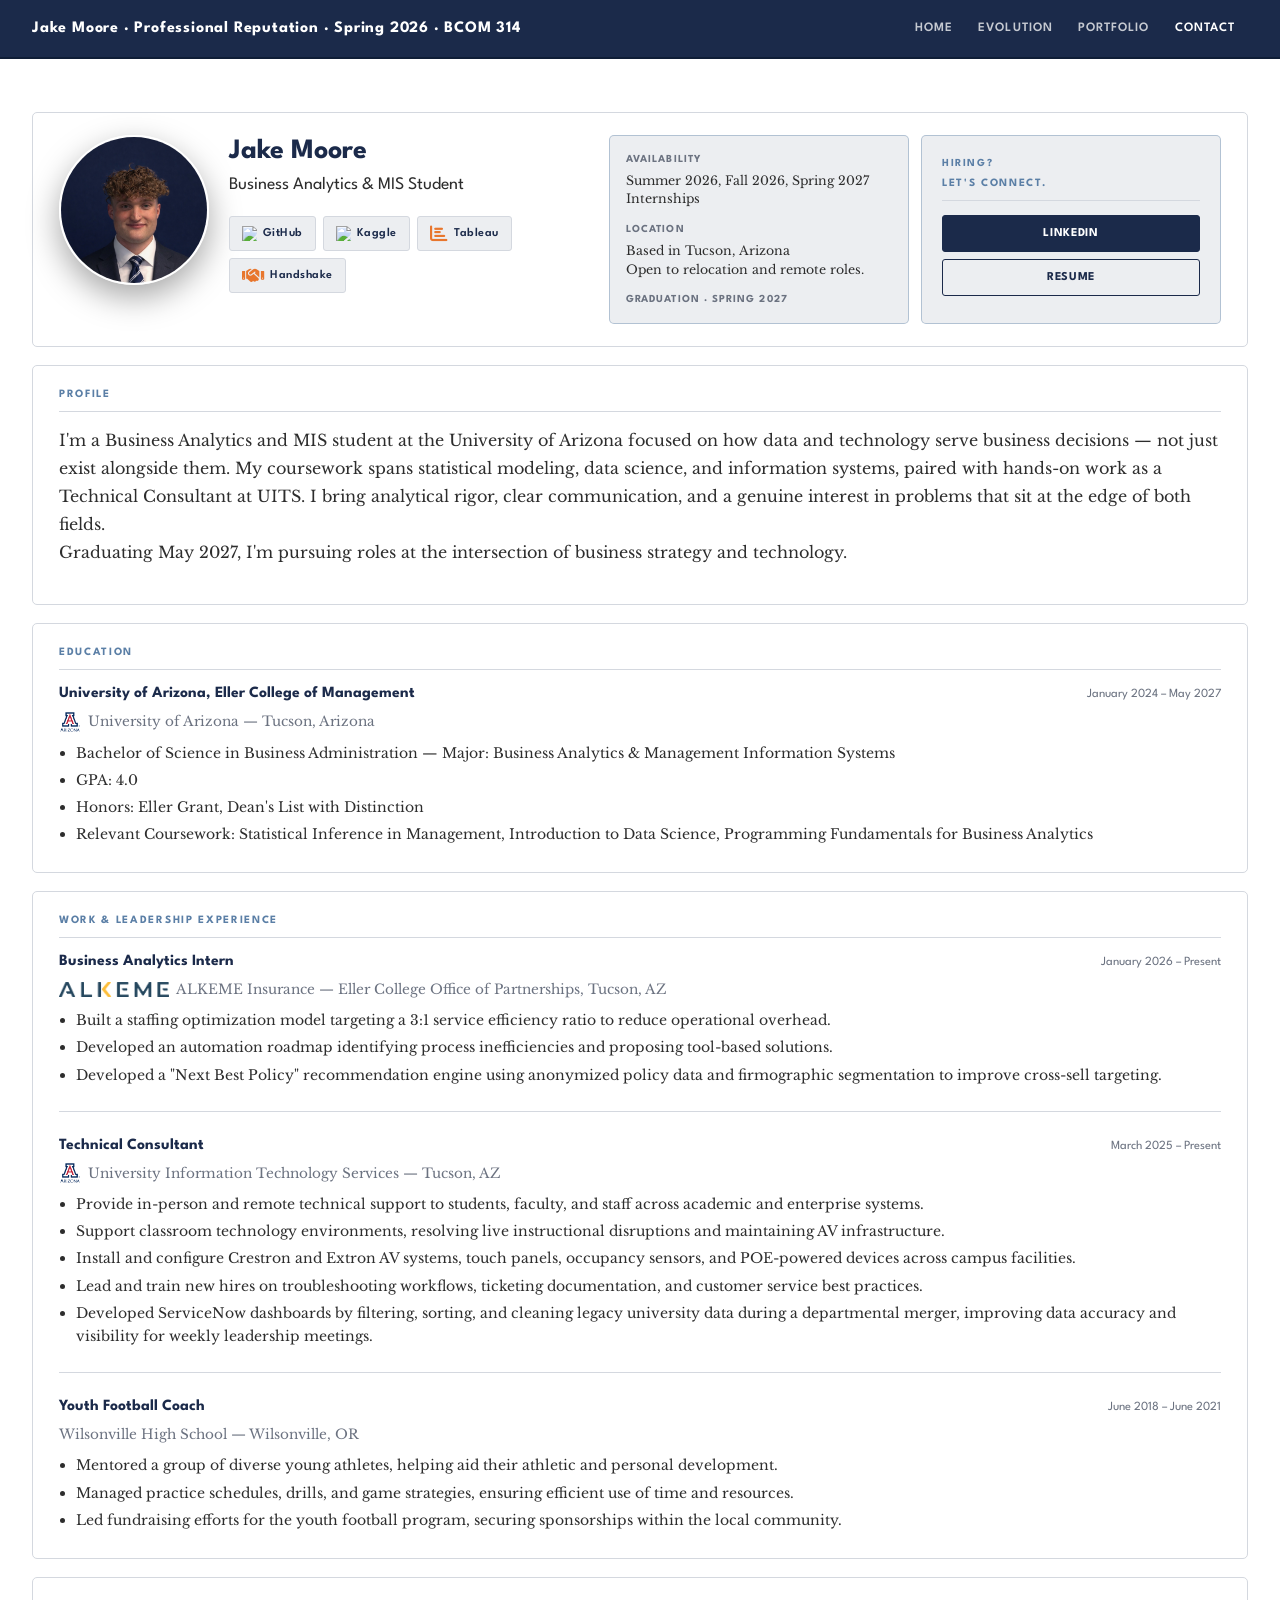
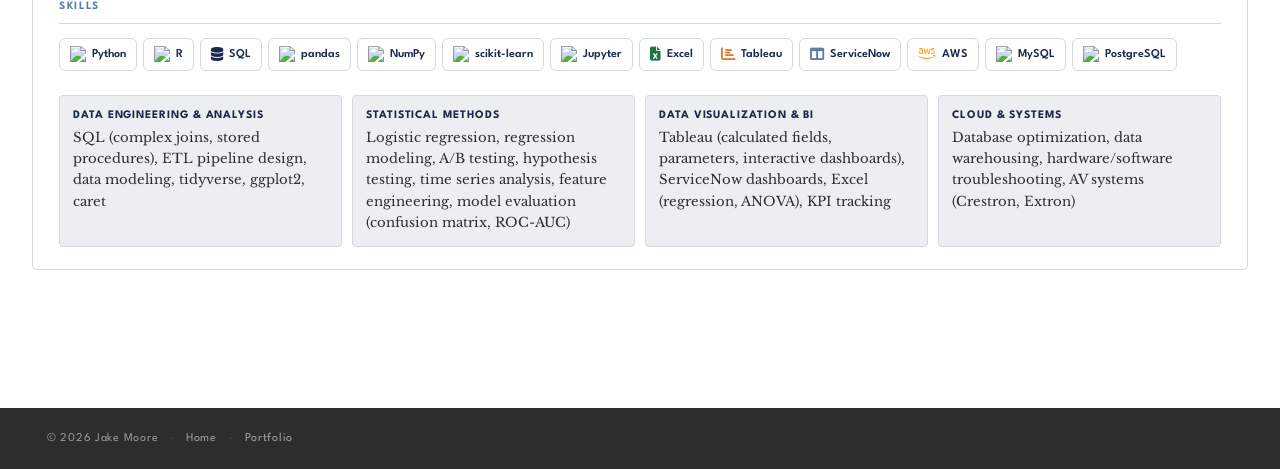
==== contact.html @ 1558812f "Add initial portfolio website files First version of my BCOM314 portfolio website." ====
<!DOCTYPE html>
<html lang="en">
<head>
  <meta charset="UTF-8" />
  <meta name="viewport" content="width=device-width, initial-scale=1.0" />
  <title>Jake Moore | Contact</title>
  <link rel="stylesheet" href="https://cdn.jsdelivr.net/npm/bootstrap@5.3.3/dist/css/bootstrap.min.css">
  <link rel="preconnect" href="https://fonts.googleapis.com">
  <link rel="preconnect" href="https://fonts.gstatic.com" crossorigin>
  <link href="https://fonts.googleapis.com/css2?family=League+Spartan:wght@400;600;700&family=Libre+Baskerville:ital,wght@0,400;0,700;1,400&display=swap" rel="stylesheet">
  <link rel="stylesheet" href="https://cdnjs.cloudflare.com/ajax/libs/font-awesome/6.5.2/css/all.min.css" integrity="sha512-SnH5WK+bZxgPHs44uWIX+LLJAJ9/2PkPKZ5QiAj6Ta86w+fsb2TkcmfRyVX3pBnMFcV7oQPJkl9QevSCWr3W6A==" crossorigin="anonymous" referrerpolicy="no-referrer" />
  <link rel="stylesheet" href="styles.css">
</head>
<body class="contact-page">
  <nav class="navbar navbar-expand-lg navbar-dark fixed-top">
    <div class="container">
      <a class="navbar-brand" href="index.html">Jake Moore &middot; Professional Reputation &middot; Spring 2026 &middot; BCOM 314</a>
      <button class="navbar-toggler" type="button" data-bs-toggle="collapse" data-bs-target="#navbarNav">
        <span class="navbar-toggler-icon"></span>
      </button>
      <div class="collapse navbar-collapse" id="navbarNav">
        <ul class="navbar-nav ms-auto">
          <li class="nav-item"><a class="nav-link" href="index.html">Home</a></li>
          <li class="nav-item"><a class="nav-link" href="index.html#evolution">Evolution</a></li>
          <li class="nav-item"><a class="nav-link" href="portfolio.html">Portfolio</a></li>
          <li class="nav-item"><a class="nav-link active" aria-current="page" href="contact.html">Contact</a></li>
        </ul>
      </div>
    </div>
  </nav>

  <!-- ── 6. CONTACT ── -->
  <main class="contact-wrapper">
    <header class="contact-header section-card">
      <div class="contact-header-inner">

        <!-- Left: photo + bio + download -->
        <div class="contact-header-left">
          <div class="contact-header-top">
            <div class="contact-headshot-wrap">
              <img src="headshot.png" alt="Portrait of Jake Moore" class="contact-headshot">
            </div>
            <div class="contact-heading">
              <h1>Jake Moore</h1>
              <p class="contact-title">Business Analytics &amp; MIS Student</p>
              <div class="contact-social-links">
<a class="social-link" href="https://github.com/Jahe-moore" target="_blank" rel="noopener">
                  <img src="https://cdn.jsdelivr.net/gh/devicons/devicon/icons/github/github-original.svg" alt="GitHub logo">
                  <span>GitHub</span>
                </a>
                <a class="social-link" href="https://www.kaggle.com/jahe57" target="_blank" rel="noopener">
                  <img src="https://cdn.jsdelivr.net/gh/devicons/devicon/icons/kaggle/kaggle-original.svg" alt="Kaggle logo">
                  <span>Kaggle</span>
                </a>
                <a class="social-link" href="https://public.tableau.com/app/profile/jake.moore8327/vizzes" target="_blank" rel="noopener">
                  <i class="fa-solid fa-chart-bar" style="font-size:1.1rem; color:#E8762D;"></i>
                  <span>Tableau</span>
                </a>
                <a class="social-link" href="https://arizona.joinhandshake.com/profiles/jakemoore" target="_blank" rel="noopener">
                  <i class="fa-solid fa-handshake" style="font-size:1.1rem; color:#E8762D;"></i>
                  <span>Handshake</span>
                </a>
              </div>
            </div>
          </div>
        </div>

        <!-- Right: side-by-side card pair [ Availability | Hiring ] -->
        <div class="contact-side-stack">

          <!-- Left card: info -->
          <aside class="contact-panel contact-panel--info">
            <div class="side-panel-detail">
              <span class="side-panel-detail-label">Availability</span>
              <span class="side-panel-detail-value">Summer 2026, Fall 2026, Spring 2027<br>Internships</span>
            </div>
            <div class="side-panel-detail">
              <span class="side-panel-detail-label">Location</span>
              <span class="side-panel-detail-value">Based in Tucson, Arizona<br>Open to relocation and remote roles.</span>
            </div>
            <div class="side-panel-detail" style="margin-top: 6px;">
              <span class="side-panel-detail-label">Graduation · Spring 2027</span>
            </div>
          </aside>

          <!-- Right card: action -->
          <aside class="contact-panel contact-panel--action">
            <p class="side-panel-label">Hiring?</p>
            <h2 class="side-panel-heading">Let's connect.</h2>
            <div class="side-panel-cta">
              <a class="side-panel-btn" href="https://www.linkedin.com/in/jake-moore74/" target="_blank" rel="noopener">LinkedIn</a>
              <a class="side-panel-btn side-panel-btn--outline" href="JakeMoore_Resume2026.pdf" target="_blank" rel="noopener">Resume</a>
            </div>
          </aside>

        </div>

      </div>
    </header>

    <section class="section-card">
      <h2>Profile</h2>
      <p>
        I'm a Business Analytics and MIS student at the University of Arizona focused on how data and technology serve business decisions — not just exist alongside them. My coursework spans statistical modeling, data science, and information systems, paired with hands-on work as a Technical Consultant at UITS. I bring analytical rigor, clear communication, and a genuine interest in problems that sit at the edge of both fields.<br>Graduating May 2027, I'm pursuing roles at the intersection of business strategy and technology.
      </p>
    </section>

    <section class="section-card">
      <h2>Education</h2>
      <div class="resume-entry">
        <div class="resume-entry-header">
          <h3>University of Arizona, Eller College of Management</h3>
          <span class="resume-entry-dates">January 2024 – May 2027</span>
        </div>
        <p class="resume-entry-location"><img src="UA_Logo.png" alt="University of Arizona" class="company-logo" onerror="this.style.display='none'">University of Arizona — Tucson, Arizona</p>
        <ul>
          <li>Bachelor of Science in Business Administration — Major: Business Analytics &amp; Management Information Systems</li>
          <li>GPA: 4.0</li>
          <li>Honors: Eller Grant, Dean's List with Distinction</li>
          <li>Relevant Coursework: Statistical Inference in Management, Introduction to Data Science, Programming Fundamentals for Business Analytics</li>
        </ul>
      </div>
    </section>

    <section class="section-card">
      <h2>Work &amp; Leadership Experience</h2>

      <div class="resume-entry">
        <div class="resume-entry-header">
          <h3>Business Analytics Intern</h3>
          <span class="resume-entry-dates">January 2026 – Present</span>
        </div>
        <p class="resume-entry-location"><img src="ALKEME_Logo.png" alt="ALKEME" class="company-logo" onerror="this.style.display='none'">ALKEME Insurance — Eller College Office of Partnerships, Tucson, AZ</p>
        <ul>
          <li>Built a staffing optimization model targeting a 3:1 service efficiency ratio to reduce operational overhead.</li>
          <li>Developed an automation roadmap identifying process inefficiencies and proposing tool-based solutions.</li>
          <li>Developed a "Next Best Policy" recommendation engine using anonymized policy data and firmographic segmentation to improve cross-sell targeting.</li>
        </ul>
      </div>

      <div class="resume-entry">
        <div class="resume-entry-header">
          <h3>Technical Consultant</h3>
          <span class="resume-entry-dates">March 2025 – Present</span>
        </div>
        <p class="resume-entry-location"><img src="UA_Logo.png" alt="University of Arizona" class="company-logo" onerror="this.style.display='none'">University Information Technology Services — Tucson, AZ</p>
        <ul>
          <li>Provide in-person and remote technical support to students, faculty, and staff across academic and enterprise systems.</li>
          <li>Support classroom technology environments, resolving live instructional disruptions and maintaining AV infrastructure.</li>
          <li>Install and configure Crestron and Extron AV systems, touch panels, occupancy sensors, and POE-powered devices across campus facilities.</li>
          <li>Lead and train new hires on troubleshooting workflows, ticketing documentation, and customer service best practices.</li>
          <li>Developed ServiceNow dashboards by filtering, sorting, and cleaning legacy university data during a departmental merger, improving data accuracy and visibility for weekly leadership meetings.</li>
        </ul>
      </div>

      <div class="resume-entry">
        <div class="resume-entry-header">
          <h3>Youth Football Coach</h3>
          <span class="resume-entry-dates">June 2018 – June 2021</span>
        </div>
        <p class="resume-entry-location"><img src="wilsonville-logo.png" alt="Wilsonville" class="company-logo" onerror="this.style.display='none'">Wilsonville High School — Wilsonville, OR</p>
        <ul>
          <li>Mentored a group of diverse young athletes, helping aid their athletic and personal development.</li>
          <li>Managed practice schedules, drills, and game strategies, ensuring efficient use of time and resources.</li>
          <li>Led fundraising efforts for the youth football program, securing sponsorships within the local community.</li>
        </ul>
      </div>
    </section>

    <section class="section-card">
      <h2>Skills</h2>

      <!-- All tools — one combined row, no repeats -->
      <div class="skill-icons-row" style="margin-bottom: 1.5rem;">
        <span class="skill-badge"><img src="https://cdn.jsdelivr.net/gh/devicons/devicon/icons/python/python-original.svg" alt="Python">Python</span>
        <span class="skill-badge"><img src="https://cdn.jsdelivr.net/gh/devicons/devicon/icons/r/r-original.svg" alt="R">R</span>
        <span class="skill-badge"><i class="fa-solid fa-database" style="color:#1B2A4A;"></i>SQL</span>
        <span class="skill-badge"><img src="https://cdn.jsdelivr.net/gh/devicons/devicon/icons/pandas/pandas-original.svg" alt="pandas">pandas</span>
        <span class="skill-badge"><img src="https://cdn.jsdelivr.net/gh/devicons/devicon/icons/numpy/numpy-original.svg" alt="NumPy">NumPy</span>
        <span class="skill-badge"><img src="https://cdn.jsdelivr.net/gh/devicons/devicon/icons/scikitlearn/scikitlearn-original.svg" alt="scikit-learn">scikit-learn</span>
        <span class="skill-badge"><img src="https://cdn.jsdelivr.net/gh/devicons/devicon/icons/jupyter/jupyter-original.svg" alt="Jupyter">Jupyter</span>
        <span class="skill-badge"><i class="fa-solid fa-file-excel" style="color:#217346;"></i>Excel</span>
        <span class="skill-badge"><i class="fa-solid fa-chart-bar" style="color:#E8762D;"></i>Tableau</span>
        <span class="skill-badge"><i class="fa-solid fa-table-columns" style="color:#5B7FA6;"></i>ServiceNow</span>
        <span class="skill-badge"><i class="fa-brands fa-aws" style="color:#FF9900;"></i>AWS</span>
        <span class="skill-badge"><img src="https://cdn.jsdelivr.net/gh/devicons/devicon/icons/mysql/mysql-original.svg" alt="MySQL">MySQL</span>
        <span class="skill-badge"><img src="https://cdn.jsdelivr.net/gh/devicons/devicon/icons/postgresql/postgresql-original.svg" alt="PostgreSQL">PostgreSQL</span>
      </div>

      <div class="skills-grid contact-skills">

        <div class="skill-block">
          <h3>Data Engineering &amp; Analysis</h3>
          <p>SQL (complex joins, stored procedures), ETL pipeline design, data modeling, tidyverse, ggplot2, caret</p>
        </div>

        <div class="skill-block">
          <h3>Statistical Methods</h3>
          <p>Logistic regression, regression modeling, A/B testing, hypothesis testing, time series analysis, feature engineering, model evaluation (confusion matrix, ROC-AUC)</p>
        </div>

        <div class="skill-block">
          <h3>Data Visualization &amp; BI</h3>
          <p>Tableau (calculated fields, parameters, interactive dashboards), ServiceNow dashboards, Excel (regression, ANOVA), KPI tracking</p>
        </div>

        <div class="skill-block">
          <h3>Cloud &amp; Systems</h3>
          <p>Database optimization, data warehousing, hardware/software troubleshooting, AV systems (Crestron, Extron)</p>
        </div>

      </div>
    </section>
  </main>

  <footer>
    <div class="container">
      <span>© 2026 Jake Moore</span>
      <span class="footer-sep">·</span>
      <a href="index.html">Home</a>
      <span class="footer-sep">·</span>
      <a href="portfolio.html">Portfolio</a>
    </div>
  </footer>

  <script src="https://cdn.jsdelivr.net/npm/bootstrap@5.3.3/dist/js/bootstrap.bundle.min.js"></script>
</body>
</html>
---- styles.css ----
/* ═══════════════════════════════════════════════
   BCOM 314 — Professional Persona
   Palette  : navy / charcoal / white / light gray / steel blue
   Fonts    : League Spartan (headings) · Libre Baskerville (body)
   Design   : flat, clean, left-aligned — no dynamic effects
   ═══════════════════════════════════════════════ */

:root {
  --navy:        #1B2A4A;   /* primary dark — nav, hero, footer    */
  --navy-dark:   #0F1D36;   /* deeper navy for hover states         */
  --charcoal:    #2D2D2D;   /* section background — evolution       */
  --charcoal-mid:#3D3D3D;   /* slightly lighter for card surfaces   */
  --steel:       #5B7FA6;   /* accent — links, labels, borders      */
  --steel-light: #DDE8F2;   /* tinted bg for tags, hover fills      */
  --white:       #FFFFFF;
  --light-gray:  #ECEEF1;   /* visible alternating section bg       */
  --border:      #D4D8DF;
  --text:        #2D2D2D;   /* charcoal for all body text           */
  --text-muted:  #6B7280;
}

/* ── Reset & Base ── */
*, *::before, *::after { box-sizing: border-box; }

body {
  background: var(--white);
  color: var(--text);
  font-family: 'Libre Baskerville', Georgia, serif;
  font-size: 1rem;
  line-height: 1.75;
  margin: 0;
}

h1, h2, h3, h4, h5, h6 {
  font-family: 'League Spartan', sans-serif;
  color: var(--navy);
  font-weight: 700;
  line-height: 1.15;
  margin-top: 0;
}

a { color: var(--steel); text-decoration: none; }
a:hover { color: var(--navy); text-decoration: underline; }

img { display: block; max-width: 100%; }

.container { max-width: 1400px; padding-inline: clamp(1rem, 2.5vw, 2rem); }

/* ═══════════════════════════════════════════════
   NAVBAR
   ═══════════════════════════════════════════════ */
.navbar {
  background: var(--navy) !important;
  border-bottom: 2px solid var(--navy-dark);
  padding-block: 0.6rem;
}

.navbar-brand {
  font-family: 'League Spartan', sans-serif;
  font-weight: 700;
  font-size: 1rem;
  letter-spacing: 0.05em;
  color: var(--white) !important;
  white-space: nowrap;
  overflow: hidden;
  text-overflow: ellipsis;
}

.nav-link {
  font-family: 'League Spartan', sans-serif;
  font-size: 0.8rem;
  font-weight: 600;
  letter-spacing: 0.08em;
  text-transform: uppercase;
  color: rgba(255, 255, 255, 0.75) !important;
  padding: 0.45rem 0.8rem !important;
  transition: color 0.15s ease;
}

.nav-link:hover,
.nav-link.active {
  color: var(--white) !important;
  text-decoration: none;
}

/* ═══════════════════════════════════════════════
   HERO — left-aligned, compact, navy background
   ═══════════════════════════════════════════════ */
.hero-section {
  background: var(--navy);
  padding-top: clamp(5.5rem, 12vw, 7rem);   /* clears fixed navbar */
  padding-bottom: clamp(3rem, 7vw, 4.5rem);
  padding-inline: 15px;
}

.hero-eyebrow {
  font-family: 'League Spartan', sans-serif;
  font-size: 0.9rem;
  font-weight: 700;
  letter-spacing: 0.15em;
  text-transform: uppercase;
  color: var(--steel-light);
  margin-bottom: 0.6rem;
}

.hero-name {
  font-family: 'League Spartan', sans-serif;
  font-size: clamp(2.4rem, 5.5vw, 3.5rem);
  font-weight: 700;
  color: var(--white);
  margin-bottom: 0.75rem;
  letter-spacing: -0.01em;
}

.hero-tagline {
  font-family: 'Libre Baskerville', Georgia, serif;
  font-size: clamp(1.05rem, 2.2vw, 1.3rem);
  color: rgba(255, 255, 255, 0.9);
  margin-bottom: 1.25rem;
  max-width: 580px;
  line-height: 1.55;
}

.hero-body {
  font-family: 'Libre Baskerville', Georgia, serif;
  font-size: 0.95rem;
  color: rgba(255, 255, 255, 0.68);
  max-width: 540px;
  line-height: 1.75;
  margin-bottom: 0;
}

.hero-links {
  display: flex;
  flex-wrap: wrap;
  gap: 0.75rem;
  margin-top: 2rem;
}

.btn-hero-primary {
  font-family: 'League Spartan', sans-serif;
  font-size: 0.8rem;
  font-weight: 700;
  letter-spacing: 0.08em;
  text-transform: uppercase;
  background: var(--steel);
  color: var(--white);
  padding: 0.65rem 1.6rem;
  border-radius: 3px;
  text-decoration: none;
  transition: background 0.2s ease;
  display: inline-block;
}

.btn-hero-primary:hover {
  background: #4a6d92;
  color: var(--white);
  text-decoration: none;
}

.btn-hero-secondary {
  font-family: 'League Spartan', sans-serif;
  font-size: 0.8rem;
  font-weight: 700;
  letter-spacing: 0.08em;
  text-transform: uppercase;
  background: transparent;
  color: rgba(255, 255, 255, 0.8);
  padding: 0.65rem 1.6rem;
  border-radius: 3px;
  border: 1px solid rgba(255, 255, 255, 0.3);
  text-decoration: none;
  transition: border-color 0.2s ease, color 0.2s ease;
  display: inline-block;
}

.btn-hero-secondary:hover {
  border-color: rgba(255, 255, 255, 0.7);
  color: var(--white);
  text-decoration: none;
}

/* Headshot: portrait, integrated with text block */
.hero-headshot {
  width: 260px;
  max-width: 260px;
  height: 260px;
  object-fit: cover;
  object-position: center 30%;
  border-radius: 50%;
  border: 2px solid rgba(255, 255, 255, 0.75);
  box-shadow: 0 12px 32px rgba(0, 0, 0, 0.35);
  display: block;
}

/* Resume card — lives inside the navy hero section */
.hero-resume-card {
  background: rgba(255, 255, 255, 0.07);
  border: 1px solid rgba(255, 255, 255, 0.14);
  border-radius: 8px;
  padding: 1.75rem;
  height: 100%;
  display: flex;
  flex-direction: column;
  gap: 0.6rem;
}

.hero-resume-label {
  font-family: 'League Spartan', sans-serif;
  font-size: 0.7rem;
  font-weight: 700;
  letter-spacing: 0.2em;
  text-transform: uppercase;
  color: var(--steel-light);
  opacity: 0.75;
  margin: 0;
}

.hero-resume-heading {
  font-family: 'League Spartan', sans-serif;
  font-size: 1.25rem;
  color: var(--white);
  margin: 0;
}

.hero-resume-body {
  font-family: 'Libre Baskerville', Georgia, serif;
  font-size: 0.875rem;
  color: rgba(255, 255, 255, 0.62);
  line-height: 1.7;
  margin: 0;
  flex: 1;
}

/* Legacy .headshot class (contact page) */
.headshot {
  width: 130px;
  height: 130px;
  object-fit: cover;
  border-radius: 50%;
  border: 2px solid rgba(255, 255, 255, 0.35);
  margin-bottom: 1.5rem;
  display: block;
  margin-inline: auto;
}

/* ═══════════════════════════════════════════════
   SECTION FOUNDATIONS
   ═══════════════════════════════════════════════ */
.section {
  padding-block: clamp(2rem, 5vw, 3rem);
  padding-inline: 15px;
  background: var(--white);
}

/* Light gray — Resume, Portfolio library */
.section-light {
  background: var(--light-gray);
}

/* Charcoal — Evolution (most important section) */
.section-dark {
  background: var(--charcoal);
}

/* ── Section typography — light bg ── */
.section-label {
  font-family: 'League Spartan', sans-serif;
  font-size: 0.72rem;
  font-weight: 700;
  letter-spacing: 0.2em;
  text-transform: uppercase;
  color: var(--steel);
  margin-bottom: 0.5rem;
}

.section-heading {
  font-family: 'League Spartan', sans-serif;
  font-size: clamp(1.5rem, 3.5vw, 2.1rem);
  color: var(--navy);
  margin-bottom: 0.6rem;
}

.section-subhead {
  font-family: 'Libre Baskerville', Georgia, serif;
  font-size: 0.975rem;
  color: var(--text-muted);
  max-width: 620px;
  line-height: 1.7;
  margin-bottom: 0;
}

/* ── Section typography — dark (charcoal) bg ── */
.section-label-light {
  font-family: 'League Spartan', sans-serif;
  font-size: 0.72rem;
  font-weight: 700;
  letter-spacing: 0.2em;
  text-transform: uppercase;
  color: var(--steel-light);
  margin-bottom: 0.5rem;
  opacity: 0.75;
}

.section-heading-light {
  font-family: 'League Spartan', sans-serif;
  font-size: clamp(1.5rem, 3.5vw, 2.1rem);
  color: var(--white);
  margin-bottom: 0.6rem;
}

.section-subhead-light {
  font-family: 'Libre Baskerville', Georgia, serif;
  font-size: 0.975rem;
  color: rgba(255, 255, 255, 0.6);
  max-width: 620px;
  line-height: 1.7;
  margin-bottom: 0;
}

/* ── Video cards — two equal columns ── */
.video-card {
  background: var(--white);
  border: 1px solid var(--border);
  border-radius: 6px;
  padding: 1.5rem;
  height: 100%;
  display: flex;
  flex-direction: column;
  gap: 0.75rem;
}

.video-card-label {
  font-family: 'League Spartan', sans-serif;
  font-size: 0.7rem;
  font-weight: 700;
  letter-spacing: 0.2em;
  text-transform: uppercase;
  color: var(--steel);
  margin: 0;
}

.video-card-heading {
  font-family: 'League Spartan', sans-serif;
  font-size: clamp(1.3rem, 2.5vw, 1.75rem);
  color: var(--navy);
  margin: 0 0 0.75rem;
}

.video-card .ratio {
  border-radius: 4px;
  overflow: hidden;
}

.video-card-body {
  font-family: 'Libre Baskerville', Georgia, serif;
  font-size: 0.875rem;
  color: var(--text-muted);
  line-height: 1.7;
  margin: 0;
}

/* ═══════════════════════════════════════════════
   EVOLUTION SECTION — white background, palette colors only
   Palette: navy · steel · steel-light · white · light-gray · border · text-muted
   ═══════════════════════════════════════════════ */

/* Layer 1 — Identity cards */
.evo-card {
  background: var(--light-gray);
  border: 1px solid var(--border);
  border-top: 3px solid var(--steel);
  border-radius: 5px;
  padding: 1.4rem;
  height: 100%;
}

.evo-card-label {
  font-family: 'League Spartan', sans-serif;
  font-size: 0.68rem;
  font-weight: 700;
  letter-spacing: 0.2em;
  text-transform: uppercase;
  color: var(--steel);
  margin-bottom: 0.3rem;
}

.evo-card-title {
  font-family: 'League Spartan', sans-serif;
  font-size: 1rem;
  color: var(--navy);
  margin-bottom: 0.6rem;
}

.evo-spi-badge {
  display: inline-block;
  font-family: 'League Spartan', sans-serif;
  font-size: 0.72rem;
  font-weight: 700;
  letter-spacing: 0.08em;
  color: var(--white);
  background: var(--navy);
  border-radius: 3px;
  padding: 3px 10px;
  margin-bottom: 0.75rem;
}

.evo-adj-row {
  display: flex;
  flex-wrap: wrap;
  gap: 6px;
  margin-bottom: 0.75rem;
}

.evo-adj {
  font-family: 'League Spartan', sans-serif;
  font-size: 0.7rem;
  font-weight: 600;
  letter-spacing: 0.06em;
  color: var(--navy);
  background: var(--white);
  border: 1px solid var(--border);
  border-radius: 3px;
  padding: 3px 8px;
  white-space: nowrap;
}

.evo-list {
  list-style: none;
  padding: 0;
  margin: 0;
}

.evo-list li {
  font-family: 'Libre Baskerville', Georgia, serif;
  font-size: 0.825rem;
  color: var(--text);
  line-height: 1.6;
  padding: 0.45rem 0;
  border-top: 1px solid var(--border);
}

.evo-list li:first-child {
  border-top: none;
  padding-top: 0;
}

.evo-list li strong {
  color: var(--navy);
  font-family: 'League Spartan', sans-serif;
  font-size: 0.72rem;
  letter-spacing: 0.04em;
  text-transform: uppercase;
  display: block;
  margin-bottom: 0.1rem;
}

/* Layer 2 — Gap visualization */
.evo-gap-section {
  background: var(--light-gray);
  border: 1px solid var(--border);
  border-top: 3px solid var(--navy);
  border-radius: 5px;
  padding: 1.5rem;
}

.evo-viz-heading {
  font-family: 'League Spartan', sans-serif;
  font-size: 1rem;
  color: var(--navy);
  margin-bottom: 0.2rem;
}

.evo-viz-subhead {
  font-family: 'Libre Baskerville', Georgia, serif;
  font-size: 0.875rem;
  color: var(--text);
  margin-bottom: 1.25rem;
}

.evo-panel-label {
  font-family: 'League Spartan', sans-serif;
  font-size: 0.68rem;
  font-weight: 700;
  letter-spacing: 0.18em;
  text-transform: uppercase;
  color: var(--steel);
  margin-bottom: 0.75rem;
  display: block;
}

.evo-metric-row { margin-bottom: 0.85rem; }

.evo-metric-label {
  font-family: 'League Spartan', sans-serif;
  font-size: 0.75rem;
  color: var(--text);
  display: flex;
  justify-content: space-between;
  margin-bottom: 4px;
}

.evo-bar-track {
  height: 10px;
  background: #C8CDD5;
  border-radius: 4px;
  margin-bottom: 3px;
  position: relative;
  overflow: hidden;
}

.evo-bar-fill {
  position: absolute;
  left: 0; top: 0; height: 100%;
  border-radius: 4px;
  background: var(--steel);
}

.evo-bar-fill.team-avg {
  background: rgba(27,42,74,0.5);
}

.evo-bar-legend {
  display: flex;
  gap: 1.25rem;
  margin-top: 0.75rem;
  font-family: 'League Spartan', sans-serif;
  font-size: 0.72rem;
  letter-spacing: 0.06em;
  color: var(--text);
  align-items: center;
}

.evo-bar-legend span {
  display: flex;
  align-items: center;
  gap: 5px;
}

.evo-bar-legend span::before {
  content: '';
  display: inline-block;
  width: 12px;
  height: 7px;
  border-radius: 2px;
}

.evo-bar-legend .jake-key::before { background: var(--steel); }
.evo-bar-legend .team-key::before { background: rgba(27,42,74,0.5); }

/* Round timeline cards */
.evo-round-card {
  background: var(--light-gray);
  border: 1px solid var(--border);
  border-top: 3px solid var(--steel);
  border-radius: 4px;
  padding: 1.25rem;
  height: 100%;
}

.evo-round-badge {
  font-family: 'League Spartan', sans-serif;
  font-size: 0.65rem;
  letter-spacing: 0.2em;
  text-transform: uppercase;
  color: var(--steel);
  display: block;
  margin-bottom: 0.4rem;
}

.evo-round-scores {
  display: flex;
  gap: 0.5rem;
  margin-block: 0.6rem;
  flex-wrap: wrap;
}

.evo-score-chip {
  font-family: 'League Spartan', sans-serif;
  font-size: 0.72rem;
  color: var(--navy);
  background: var(--white);
  border: 1px solid var(--border);
  border-radius: 3px;
  padding: 3px 8px;
  white-space: nowrap;
}

.evo-score-chip.gap { color: var(--text); }
.evo-score-chip.strong { color: var(--steel); font-weight: 700; }

.evo-quote-block {
  border-left: 2px solid var(--steel);
  padding-left: 0.75rem;
  margin-top: 0.75rem;
}

.evo-quote-text {
  font-family: 'Libre Baskerville', Georgia, serif;
  font-size: 0.875rem;
  color: var(--text);
  line-height: 1.65;
  margin: 0;
}

/* Small professor note in round cards */
.evo-round-note {
  font-family: 'League Spartan', sans-serif;
  font-size: 0.72rem;
  color: var(--text);
  margin-top: 0.6rem;
  letter-spacing: 0.04em;
}

/* Layer 4 — Insight banner */
.evo-insight-band {
  background: var(--light-gray);
  border: 1px solid var(--border);
  border-left: 4px solid var(--steel);
  border-radius: 4px;
  padding: 1.5rem;
}

.evo-insight-text {
  font-family: 'Libre Baskerville', Georgia, serif;
  font-size: 1rem;
  color: var(--text);
  line-height: 1.8;
  margin-bottom: 1.25rem;
}

.evo-action-label {
  font-family: 'League Spartan', sans-serif;
  font-size: 0.68rem;
  font-weight: 700;
  letter-spacing: 0.18em;
  text-transform: uppercase;
  color: var(--steel);
  margin-bottom: 0.3rem;
  display: block;
}

.evo-action-text {
  font-family: 'Libre Baskerville', Georgia, serif;
  font-size: 0.875rem;
  color: var(--text);
  margin: 0;
  line-height: 1.65;
}

/* ═══════════════════════════════════════════════
   SITE-WIDE GRID UTILITIES
   ═══════════════════════════════════════════════ */
.site-grid-2 {
  display: grid;
  grid-template-columns: 1fr 1fr;
  gap: 1.5rem;
  align-items: stretch;
}

@media (max-width: 767px) {
  .site-grid-2 { grid-template-columns: 1fr; }
}

/* ── Evolution: main 3-col layout (Identity | Viz | Reputation) ── */
.evo-main-grid {
  display: grid;
  grid-template-columns: 1fr 1.7fr 1fr;
  gap: 1rem;
  align-items: start;
}

@media (max-width: 991px) {
  .evo-main-grid { grid-template-columns: 1fr; }
}

/* ── Evolution: 5 BCOM subsections (3 + 2 asymmetric) ── */
.evo-subsections-grid {
  display: grid;
  grid-template-columns: repeat(3, 1fr);
  gap: 1rem;
}

.evo-subsections-grid > :nth-child(5) {
  grid-column: 2 / 4;
}

@media (min-width: 768px) and (max-width: 991px) {
  .evo-subsections-grid { grid-template-columns: 1fr 1fr; }
  .evo-subsections-grid > :nth-child(5) { grid-column: 1 / 3; }
}

@media (max-width: 767px) {
  .evo-subsections-grid { grid-template-columns: 1fr; }
  .evo-subsections-grid > :nth-child(5) { grid-column: 1; }
}

/* ── Evolution: 3-col timeline ── */
.evo-timeline-grid {
  display: grid;
  grid-template-columns: repeat(3, 1fr);
  gap: 1rem;
}

@media (max-width: 767px) {
  .evo-timeline-grid { grid-template-columns: 1fr; }
}

/* ── Evolution: Subsection cards — uniform palette, no color coding ── */
.evo-sub-card {
  background: var(--light-gray);
  border: 1px solid var(--border);
  border-top: 3px solid var(--steel);
  border-radius: 5px;
  padding: 1.2rem;
  height: 100%;
}

/* Color variants resolved — all subsections share the same neutral style */
.evo-sub-blue, .evo-sub-amber, .evo-sub-red, .evo-sub-green, .evo-sub-purple { }

.evo-sub-title {
  font-family: 'League Spartan', sans-serif;
  font-size: 0.9rem;
  color: var(--navy);
  margin-bottom: 0.5rem;
  line-height: 1.25;
}

.evo-sub-body {
  font-family: 'Libre Baskerville', Georgia, serif;
  font-size: 0.9rem;
  color: var(--text);
  line-height: 1.7;
  margin-bottom: 0.5rem;
}

.evo-sub-gap {
  font-family: 'Libre Baskerville', Georgia, serif;
  font-size: 0.875rem;
  color: var(--text);
  line-height: 1.6;
  margin: 0;
  padding-top: 0.5rem;
  border-top: 1px solid var(--border);
}

.evo-sub-gap strong {
  font-family: 'League Spartan', sans-serif;
  font-size: 0.7rem;
  letter-spacing: 0.04em;
  text-transform: uppercase;
  color: var(--navy);
}

/* ── Stat callouts (SPI values) ── */
.evo-stat-pair {
  display: flex;
  gap: 0.75rem;
  margin-block: 0.6rem;
}

.evo-stat {
  display: flex;
  flex-direction: column;
  align-items: center;
  background: var(--white);
  border: 1px solid var(--border);
  border-radius: 4px;
  padding: 0.35rem 0.5rem;
  flex: 1;
}

.evo-stat-num {
  font-family: 'League Spartan', sans-serif;
  font-size: 1.2rem;
  font-weight: 700;
  color: var(--navy);
  line-height: 1.1;
}

.evo-stat-lab {
  font-family: 'League Spartan', sans-serif;
  font-size: 0.62rem;
  letter-spacing: 0.1em;
  text-transform: uppercase;
  color: var(--text);
  margin-top: 2px;
  text-align: center;
}

/* ── Charisma quotient display ── */
.evo-charisma-stats {
  display: flex;
  gap: 1rem;
  margin-block: 0.6rem;
}

.evo-charisma-stat { display: flex; flex-direction: column; flex: 1; }

.evo-charisma-num {
  font-family: 'League Spartan', sans-serif;
  font-size: 1.6rem;
  font-weight: 700;
  line-height: 1;
  color: var(--navy);
}

.evo-charisma-lab {
  font-family: 'League Spartan', sans-serif;
  font-size: 0.65rem;
  letter-spacing: 0.08em;
  text-transform: uppercase;
  color: var(--text);
  margin-top: 3px;
}

/* Charisma helpers — steel for positive signal, navy for notable gap */
.evo-green { color: var(--steel); }
.evo-amber { color: var(--navy); }

/* ── Adjective chip variants — palette only ── */
.evo-adj-green { background: var(--steel-light) !important; color: var(--steel) !important; border-color: rgba(91,127,166,0.4) !important; }
.evo-adj-amber { background: var(--light-gray) !important; color: var(--navy) !important; border-color: var(--border) !important; }

/* ── Gap bar — navy signals deficit vs. team avg ── */
.evo-bar-fill.evo-bar-gap { background: var(--navy); }

/* ── Reputation Inputs grid ── */
.evo-rep-inputs-label {
  font-family: 'League Spartan', sans-serif;
  font-size: 0.65rem;
  font-weight: 700;
  letter-spacing: 0.18em;
  text-transform: uppercase;
  color: var(--navy);
  margin: 0.75rem 0 0.4rem;
}

.evo-rep-inputs-grid {
  display: grid;
  grid-template-columns: 1fr 1fr;
  gap: 4px;
}

.evo-rep-input {
  display: flex;
  justify-content: space-between;
  align-items: center;
  border-radius: 3px;
  padding: 4px 7px;
  font-family: 'League Spartan', sans-serif;
  font-size: 0.65rem;
}

.evo-rep-input-name { color: var(--text); }
.evo-rep-input-val  { font-weight: 700; letter-spacing: 0.03em; }

.evo-rep-strong { background: var(--steel-light); border: 1px solid rgba(91,127,166,0.35); }
.evo-rep-strong .evo-rep-input-val { color: var(--steel); }
.evo-rep-gap    { background: var(--white); border: 1px solid var(--border); }
.evo-rep-gap .evo-rep-input-val    { color: var(--navy); }

/* ── Professor presentation arc ── */
.evo-prof-arc {
  display: flex;
  align-items: center;
  gap: 0.4rem;
  margin-block: 0.6rem;
  flex-wrap: nowrap;
}

.evo-prof-step {
  display: flex;
  flex-direction: column;
  align-items: center;
  flex: 1;
}

.evo-prof-score {
  font-family: 'League Spartan', sans-serif;
  font-size: 0.95rem;
  font-weight: 700;
  color: var(--navy);
  line-height: 1.1;
}

/* Meets — bold navy to distinguish from Low Meets */
.evo-prof-meets .evo-prof-score { color: var(--navy); }

.evo-prof-lbl {
  font-family: 'League Spartan', sans-serif;
  font-size: 0.6rem;
  letter-spacing: 0.05em;
  text-transform: uppercase;
  color: var(--text);
  text-align: center;
  margin-top: 2px;
}

.evo-prof-arrow {
  color: var(--text-muted);
  font-size: 0.85rem;
  flex-shrink: 0;
}

/* ── Reputation Outcomes row ── */
.evo-outcomes-row {
  display: flex;
  flex-wrap: wrap;
  gap: 5px;
  margin-block: 0.6rem;
}

.evo-outcome-chip {
  font-family: 'League Spartan', sans-serif;
  font-size: 0.65rem;
  font-weight: 600;
  border-radius: 3px;
  padding: 3px 7px;
  background: var(--steel-light);
  color: var(--navy);
  border: 1px solid rgba(91,127,166,0.35);
}

/* Color variants removed — uniform chip */
.evo-outcome-green, .evo-outcome-amber { }

/* ── Subsection divider (between required dimension blocks) ── */
.evo-subsec-divider {
  display: flex;
  align-items: center;
  gap: 0.75rem;
  font-family: 'League Spartan', sans-serif;
  font-size: 0.62rem;
  letter-spacing: 0.18em;
  text-transform: uppercase;
  color: var(--text-muted);
  white-space: nowrap;
}

.evo-subsec-divider::before,
.evo-subsec-divider::after {
  content: '';
  flex: 1;
  height: 1px;
  background: var(--border);
}

/* ── Double-dot divider: required content above / extended analysis below ── */
.evo-extra-divider { margin: 2.5rem 0 1.5rem; }

.evo-extra-divider-line {
  border: none;
  border-top: 2px dotted var(--border);
  margin: 0 0 4px;
}

.evo-extra-label {
  font-family: 'League Spartan', sans-serif;
  font-size: clamp(1.4rem, 3vw, 1.9rem);
  font-weight: 700;
  letter-spacing: 0.01em;
  text-transform: uppercase;
  color: var(--navy);
  text-align: center;
  margin: 0.5rem 0;
}

/* ── Mini body text in identity cards ── */
.evo-mini-text {
  font-family: 'Libre Baskerville', Georgia, serif;
  font-size: 0.875rem;
  color: var(--text);
  line-height: 1.65;
  margin: 0;
}

/* ── Company logos on contact page ── */
.company-logo {
  height: 22px;
  width: auto;
  max-width: 110px;
  object-fit: contain;
  border-radius: 3px;
  flex-shrink: 0;
}

/* ── Portfolio samples grid ── */
.portfolio-samples-grid {
  display: grid;
  grid-template-columns: 1fr 1fr;
  gap: 1.5rem;
}

@media (max-width: 767px) {
  .portfolio-samples-grid { grid-template-columns: 1fr; }
}

/* ═══════════════════════════════════════════════
   GLOBAL BUTTONS (light bg pages)
   ═══════════════════════════════════════════════ */
.btn-primary {
  font-family: 'League Spartan', sans-serif;
  font-size: 0.8rem;
  font-weight: 700;
  letter-spacing: 0.08em;
  text-transform: uppercase;
  background: var(--navy);
  color: var(--white);
  padding: 0.65rem 1.6rem;
  border-radius: 3px;
  border: none;
  text-decoration: none;
  transition: background 0.2s ease;
  display: inline-block;
}

.btn-primary:hover {
  background: var(--navy-dark);
  color: var(--white);
  text-decoration: none;
}

/* Bootstrap override — .btn-resume used on portfolio/contact */
.btn-resume {
  font-family: 'League Spartan', sans-serif;
  font-size: 0.8rem;
  font-weight: 700;
  letter-spacing: 0.08em;
  text-transform: uppercase;
  background: var(--steel);
  border: none;
  color: var(--white);
  padding: 0.6rem 1.4rem;
  border-radius: 3px;
  transition: background 0.2s ease;
  display: inline-flex;
  align-items: center;
  text-decoration: none;
}

.btn-resume:hover {
  background: var(--navy-dark);
  color: var(--white);
  text-decoration: none;
}

/* ═══════════════════════════════════════════════
   PORTFOLIO PAGE
   ═══════════════════════════════════════════════ */
.portfolio-hero {
  background: var(--navy);
  padding-top: clamp(5.5rem, 12vw, 7rem);
  padding-bottom: clamp(3rem, 7vw, 4.5rem);
  padding-inline: 15px;
}

.portfolio-hero h1 { color: var(--white); }
.portfolio-hero .hero-tagline { color: rgba(255, 255, 255, 0.85); font-style: normal; }

.portfolio-hero .lead {
  color: rgba(255, 255, 255, 0.72) !important;
  font-family: 'Libre Baskerville', Georgia, serif;
}

.portfolio-kicker {
  display: inline-block;
  font-family: 'League Spartan', sans-serif;
  letter-spacing: 0.2em;
  text-transform: uppercase;
  font-size: 0.75rem;
  color: rgba(255, 255, 255, 0.55);
  margin-bottom: 0.6rem;
}

.section-glass { background: var(--light-gray); }

.technical-header {
  display: flex;
  align-items: center;
  justify-content: space-between;
}

.section-title {
  font-size: clamp(1.4rem, 3vw, 1.9rem);
  color: var(--navy);
}

.max-w-720 { max-width: 720px; }

/* Doc cards */
.doc-card {
  position: relative;
  display: flex;
  flex-direction: column;
  gap: 0.65rem;
  padding: 1.6rem 1.4rem 1.4rem;
  border-radius: 5px;
  background: var(--white);
  border: 1px solid var(--border);
  transition: border-color 0.2s ease;
}

.doc-card:hover { border-color: var(--steel); }

.doc-card__tags {
  position: absolute;
  top: 1rem;
  right: 1rem;
  display: flex;
  flex-wrap: wrap;
  gap: 0.3rem;
  justify-content: flex-end;
}

.doc-card__tag {
  display: inline-flex;
  align-items: center;
  padding: 0.15rem 0.55rem;
  border-radius: 3px;
  background: var(--steel-light);
  border: 1px solid var(--border);
  color: var(--navy);
  font-family: 'League Spartan', sans-serif;
  font-size: 0.68rem;
  letter-spacing: 0.08em;
  text-transform: uppercase;
}

.doc-card__icon {
  font-size: 1.5rem;
  line-height: 1;
}

.doc-card__category {
  font-family: 'League Spartan', sans-serif;
  text-transform: uppercase;
  letter-spacing: 0.15em;
  font-size: 0.68rem;
  color: var(--text-muted);
}

.doc-card__title {
  font-family: 'League Spartan', sans-serif;
  font-size: 1.05rem;
  font-weight: 700;
  color: var(--navy);
}

.doc-card__summary {
  color: var(--text);
  font-size: 0.875rem;
  line-height: 1.65;
}

.doc-card__meta {
  margin: 0;
  padding-left: 1rem;
  display: flex;
  flex-direction: column;
  gap: 0.2rem;
  color: var(--text-muted);
  font-size: 0.82rem;
}

.doc-card__meta li::marker { color: var(--steel); }

.doc-card__actions {
  margin-top: auto;
  display: flex;
  flex-wrap: wrap;
  gap: 0.55rem;
  padding-top: 0.35rem;
}

.doc-card__btn {
  font-family: 'League Spartan', sans-serif;
  font-size: 0.75rem;
  letter-spacing: 0.06em;
  text-transform: uppercase;
  border-radius: 3px;
  border: 1px solid var(--border);
  color: var(--navy);
  background: transparent;
  transition: border-color 0.2s ease, background 0.2s ease;
}

.doc-card__btn:hover {
  border-color: var(--navy);
  background: var(--steel-light);
  color: var(--navy);
  text-decoration: none;
}

.doc-card__actions .btn-resume {
  flex: 1 1 auto;
  border-radius: 3px;
  display: inline-flex;
  align-items: center;
  justify-content: center;
}

/* ═══════════════════════════════════════════════
   CONTACT PAGE
   ═══════════════════════════════════════════════ */
.contact-page {
  background: var(--white);
  color: var(--text);
  font-family: 'Libre Baskerville', Georgia, serif;
}

.contact-wrapper {
  max-width: 1400px;
  margin: clamp(5.5rem, 12vw, 7rem) auto 80px;
  padding: 0 clamp(1rem, 2.5vw, 2rem) 40px;
}

.section-card {
  background: var(--white);
  border: 1px solid var(--border);
  border-radius: 5px;
  padding: 22px 26px;
  margin-bottom: 18px;
}

.section-card h2 {
  font-family: 'League Spartan', sans-serif;
  font-size: 0.7rem;
  text-transform: uppercase;
  letter-spacing: 0.15em;
  color: var(--steel);
  margin-bottom: 14px;
  padding-bottom: 10px;
  border-bottom: 1px solid var(--border);
}

.contact-header h1 {
  font-size: 1.75rem;
  margin-bottom: 0.15rem;
  color: var(--navy);
}

.contact-header-top {
  display: flex;
  gap: 20px;
  align-items: flex-start;
  margin-bottom: 18px;
}

.contact-headshot-wrap { flex-shrink: 0; }

.contact-headshot {
  width: 150px;
  height: 150px;
  object-fit: cover;
  object-position: center 30%;
  border-radius: 50%;
  border: 2px solid rgba(255, 255, 255, 0.75);
  box-shadow: 0 12px 32px rgba(0, 0, 0, 0.35);
}

.contact-social-links {
  display: flex;
  flex-wrap: wrap;
  gap: 7px;
  margin-top: 10px;
}

.social-link {
  display: inline-flex;
  align-items: center;
  gap: 6px;
  padding: 6px 12px;
  border-radius: 3px;
  background: var(--light-gray);
  border: 1px solid var(--border);
  color: var(--navy);
  font-family: 'League Spartan', sans-serif;
  font-size: 0.75rem;
  font-weight: 600;
  letter-spacing: 0.04em;
  text-decoration: none;
  transition: border-color 0.2s ease;
}

.social-link img { width: 15px; height: 15px; }

.social-link:hover {
  border-color: var(--steel);
  color: var(--navy);
  text-decoration: none;
}

.contact-title {
  font-family: 'League Spartan', sans-serif;
  font-size: 1.1rem;
  color: var(--text);
}

.contact-info-grid {
  display: grid;
  grid-template-columns: repeat(auto-fit, minmax(180px, 1fr));
  gap: 9px;
  margin: 16px 0;
}

.info-item {
  background: var(--light-gray);
  border: 1px solid var(--border);
  border-radius: 4px;
  padding: 11px 13px;
}

.info-label {
  display: block;
  font-family: 'League Spartan', sans-serif;
  font-size: 0.67rem;
  text-transform: uppercase;
  letter-spacing: 0.1em;
  color: var(--text-muted);
  margin-bottom: 3px;
}

.info-value {
  color: var(--text);
  font-weight: 700;
  text-decoration: none;
  word-break: break-word;
  font-size: 0.85rem;
}

.info-value:hover { color: var(--steel); text-decoration: none; }

/* Contact header two-column layout */
.contact-header-inner {
  display: flex;
  gap: 24px;
  align-items: flex-start;
}

.contact-header-left {
  flex: 1 1 0;
  min-width: 0;
}

/* Right side-by-side card pair */
.contact-side-stack {
  flex: 0 0 auto;
  display: flex;
  flex-direction: row;
  align-items: stretch;
  gap: 12px;
}

.contact-panel {
  background: var(--light-gray);
  border: 1px solid var(--border);
  border-radius: 5px;
}

/* Action card — right of the pair, slightly more prominent */
.contact-panel--action {
  width: 300px;
  padding: 18px 20px;
  border-color: rgba(91, 127, 166, 0.4);
}

/* Info card — left of the pair, quieter */
.contact-panel--info {
  width: 300px;
  padding: 14px 16px;
  border-color: rgba(91, 127, 166, 0.4);
}

.side-panel-label {
  font-family: 'League Spartan', sans-serif;
  font-size: 0.67rem;
  font-weight: 700;
  text-transform: uppercase;
  letter-spacing: 0.15em;
  color: var(--steel);
  margin: 0 0 4px;
}

.side-panel-heading {
  font-family: 'League Spartan', sans-serif;
  font-size: 1.2rem;
  font-weight: 700;
  color: var(--navy);
  margin: 0 0 14px;
  border: none;
  padding: 0;
  letter-spacing: -0.01em;
}

.side-panel-cta {
  display: flex;
  flex-direction: column;
  gap: 7px;
}

.side-panel-btn {
  display: block;
  text-align: center;
  padding: 7px 14px;
  border-radius: 3px;
  font-family: 'League Spartan', sans-serif;
  font-size: 0.75rem;
  font-weight: 700;
  letter-spacing: 0.06em;
  text-transform: uppercase;
  text-decoration: none;
  background: var(--navy);
  color: var(--white);
  border: 1px solid var(--navy);
  transition: background 0.2s ease, color 0.2s ease;
}

.side-panel-btn:hover {
  background: var(--steel);
  border-color: var(--steel);
  color: var(--white);
  text-decoration: none;
}

.side-panel-btn--outline {
  background: transparent;
  color: var(--navy);
}

.side-panel-btn--outline:hover {
  background: var(--navy);
  color: var(--white);
}

.side-panel-detail {
  display: flex;
  flex-direction: column;
  gap: 3px;
  margin-bottom: 11px;
}

.side-panel-detail:last-child { margin-bottom: 0; }

.side-panel-detail-label {
  font-family: 'League Spartan', sans-serif;
  font-size: 0.67rem;
  font-weight: 700;
  text-transform: uppercase;
  letter-spacing: 0.1em;
  color: var(--text-muted);
}

.side-panel-detail-value {
  font-family: 'Libre Baskerville', Georgia, serif;
  font-size: 0.78rem;
  color: var(--text);
  line-height: 1.5;
}

.download-links { display: flex; flex-wrap: wrap; gap: 9px; }

.download-link {
  display: inline-flex;
  align-items: center;
  padding: 8px 16px;
  border-radius: 3px;
  border: 1px solid var(--navy);
  color: var(--navy);
  font-family: 'League Spartan', sans-serif;
  font-size: 0.75rem;
  font-weight: 700;
  letter-spacing: 0.06em;
  text-transform: uppercase;
  text-decoration: none;
  background: transparent;
  transition: background 0.2s ease, color 0.2s ease;
}

.download-link:hover {
  background: var(--navy);
  color: var(--white);
  text-decoration: none;
}

/* Resume entries */
.resume-entry + .resume-entry {
  margin-top: 24px;
  padding-top: 24px;
  border-top: 1px solid var(--border);
}

.resume-entry-header {
  display: flex;
  flex-direction: column;
  gap: 2px;
}

@media (min-width: 576px) {
  .resume-entry-header {
    flex-direction: row;
    justify-content: space-between;
    align-items: baseline;
  }
}

.resume-entry h3 {
  font-family: 'League Spartan', sans-serif;
  font-size: 0.975rem;
  margin: 0;
  color: var(--navy);
}

.resume-entry-dates {
  font-family: 'League Spartan', sans-serif;
  font-size: 0.78rem;
  color: var(--text-muted);
  white-space: nowrap;
}

.resume-entry-location {
  display: flex;
  align-items: center;
  gap: 7px;
  font-size: 0.85rem;
  color: var(--text-muted);
  margin: 4px 0 8px;
}

.section-card ul { padding-left: 1.05rem; margin-bottom: 0; }

.section-card li {
  margin-bottom: 4px;
  line-height: 1.65;
  font-size: 0.875rem;
  color: var(--text);
}

/* Skills grid */
.contact-skills {
  display: grid;
  grid-template-columns: repeat(auto-fit, minmax(180px, 1fr));
  gap: 10px;
  padding: 0;
  grid-auto-rows: 1fr;
}

.skill-block {
  background: var(--light-gray);
  border: 1px solid var(--border);
  border-radius: 4px;
  padding: 13px;
  display: flex;
  flex-direction: column;
}

.skill-block h3 {
  font-family: 'League Spartan', sans-serif;
  font-size: 0.72rem;
  text-transform: uppercase;
  letter-spacing: 0.08em;
  color: var(--navy);
  margin-bottom: 5px;
}

.skill-block p {
  margin: 0;
  color: var(--text);
  font-size: 0.83rem;
  line-height: 1.6;
}

.skill-icons-row {
  display: flex;
  flex-wrap: wrap;
  gap: 6px;
  margin-top: 0.5rem;
}

.skill-badge {
  display: inline-flex;
  align-items: center;
  gap: 6px;
  padding: 5px 10px;
  background: #fff;
  border: 1px solid var(--border);
  border-radius: 6px;
  font-family: 'League Spartan', sans-serif;
  font-size: 0.75rem;
  font-weight: 600;
  color: var(--navy);
  white-space: nowrap;
}

.skill-badge img {
  width: 16px;
  height: 16px;
  object-fit: contain;
}

.skill-badge i {
  font-size: 14px;
  line-height: 1;
}

/* ═══════════════════════════════════════════════
   MODALS
   ═══════════════════════════════════════════════ */
.modal-dark {
  background: var(--white);
  border: 1px solid var(--border);
  color: var(--text);
}

.modal-dark .modal-header,
.modal-dark .modal-footer { border-color: var(--border); }

.modal-dark .modal-title {
  font-family: 'League Spartan', sans-serif;
  color: var(--navy);
}

.modal-dark iframe { border: none; border-radius: 3px; }

/* ═══════════════════════════════════════════════
   FOOTER
   ═══════════════════════════════════════════════ */
footer {
  background: var(--charcoal);
  padding: 1.25rem 15px;
  color: rgba(255, 255, 255, 0.5);
  font-family: 'League Spartan', sans-serif;
  font-size: 0.75rem;
  letter-spacing: 0.06em;
}

footer .container {
  display: flex;
  align-items: center;
  gap: 0.75rem;
  flex-wrap: wrap;
}

footer a {
  color: rgba(255, 255, 255, 0.55);
  text-decoration: none;
  transition: color 0.15s ease;
}

footer a:hover {
  color: var(--white);
  text-decoration: none;
}

.footer-sep { opacity: 0.3; }

/* ═══════════════════════════════════════════════
   RESPONSIVE
   ═══════════════════════════════════════════════ */
@media (max-width: 575.98px) {
  .contact-header-inner { flex-direction: column; }
  .contact-side-stack { flex: none; width: 100%; flex-direction: column; }
  .contact-panel--action, .contact-panel--info { width: 100%; }
  .contact-header-top { flex-direction: column; }
  .contact-headshot { width: 100px; height: 100px; object-position: center 30%; border-radius: 50%; }
  .contact-wrapper { margin-top: 75px; }
  .section-card { padding: 16px; }
  .download-links { flex-direction: column; }
  .doc-card__tags { position: static; justify-content: flex-start; margin-bottom: 0.4rem; }
  .doc-card__actions { flex-direction: column; }
  .doc-card__actions .btn-resume { width: 100%; }
}

@media (max-width: 767.98px) {
  .technical-header { flex-direction: column; gap: 1rem; text-align: center; }
}
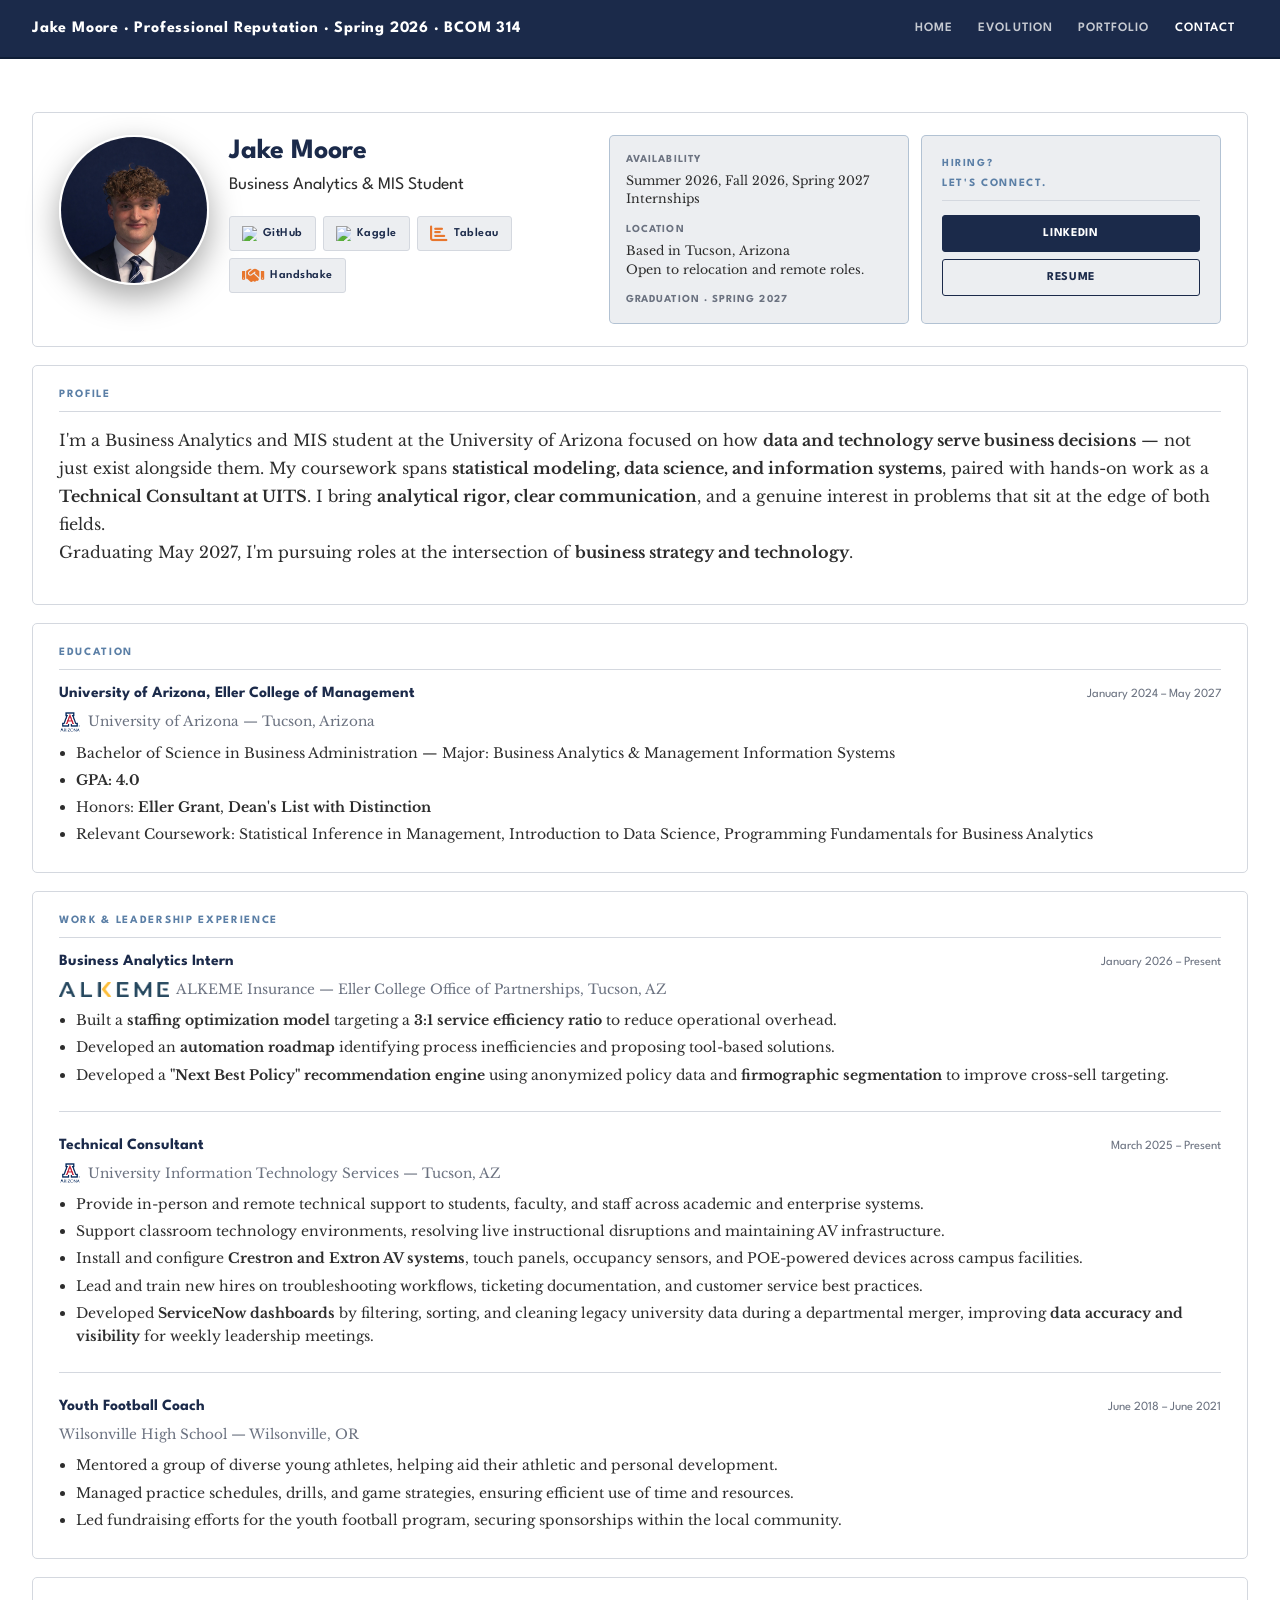
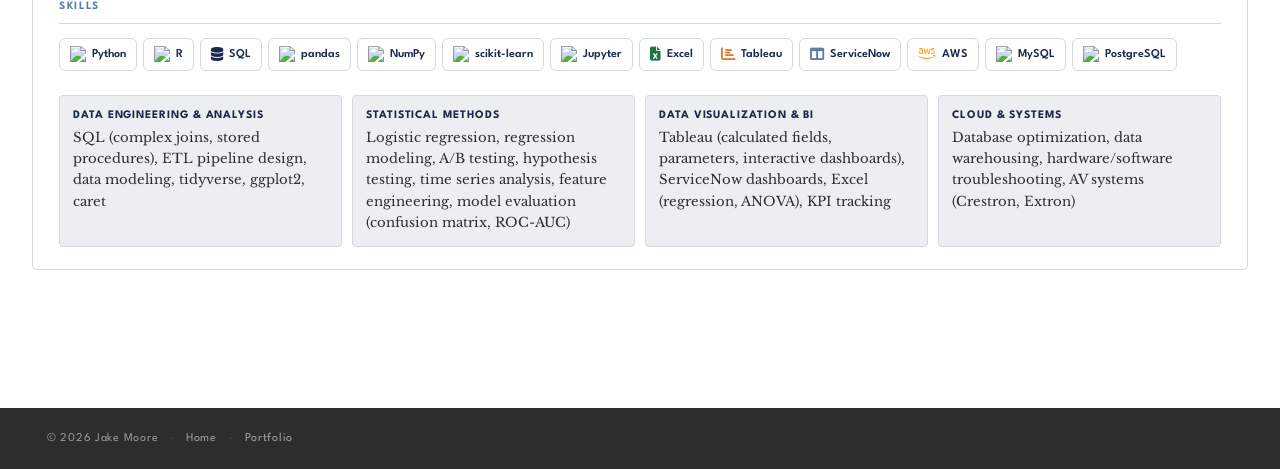
==== commit 9c79741e: "Updated Evolution" ====
--- a/contact.html
+++ b/contact.html
@@ -4,6 +4,21 @@
   <meta charset="UTF-8" />
   <meta name="viewport" content="width=device-width, initial-scale=1.0" />
   <title>Jake Moore | Contact</title>
+  <meta name="description" content="Get in touch with Jake Moore — Business Analytics &amp; MIS student at the University of Arizona." />
+
+  <!-- Open Graph -->
+  <meta property="og:title" content="Jake Moore | Contact" />
+  <meta property="og:description" content="Business Analytics &amp; MIS student at the University of Arizona." />
+  <meta property="og:type" content="website" />
+  <meta property="og:url" content="https://jahe-moore.github.io/bcom314-portfolio/contact.html" />
+  <meta property="og:image" content="https://jahe-moore.github.io/bcom314-portfolio/headshot.png" />
+  <meta property="og:image:alt" content="Professional headshot of Jake Moore" />
+
+  <!-- Twitter Card -->
+  <meta name="twitter:card" content="summary_large_image" />
+  <meta name="twitter:title" content="Jake Moore | Contact" />
+  <meta name="twitter:description" content="Business Analytics &amp; MIS student at the University of Arizona." />
+  <meta name="twitter:image" content="https://jahe-moore.github.io/bcom314-portfolio/headshot.png" />
   <link rel="stylesheet" href="https://cdn.jsdelivr.net/npm/bootstrap@5.3.3/dist/css/bootstrap.min.css">
   <link rel="preconnect" href="https://fonts.googleapis.com">
   <link rel="preconnect" href="https://fonts.gstatic.com" crossorigin>
@@ -89,7 +104,7 @@
             <h2 class="side-panel-heading">Let's connect.</h2>
             <div class="side-panel-cta">
               <a class="side-panel-btn" href="https://www.linkedin.com/in/jake-moore74/" target="_blank" rel="noopener">LinkedIn</a>
-              <a class="side-panel-btn side-panel-btn--outline" href="JakeMoore_Resume2026.pdf" target="_blank" rel="noopener">Resume</a>
+              <a class="side-panel-btn side-panel-btn--outline" href="JakeMoore_Resume_April.pdf" target="_blank" rel="noopener">Resume</a>
             </div>
           </aside>
 
@@ -101,7 +116,7 @@
     <section class="section-card">
       <h2>Profile</h2>
       <p>
-        I'm a Business Analytics and MIS student at the University of Arizona focused on how data and technology serve business decisions — not just exist alongside them. My coursework spans statistical modeling, data science, and information systems, paired with hands-on work as a Technical Consultant at UITS. I bring analytical rigor, clear communication, and a genuine interest in problems that sit at the edge of both fields.<br>Graduating May 2027, I'm pursuing roles at the intersection of business strategy and technology.
+        I'm a Business Analytics and MIS student at the University of Arizona focused on how <strong>data and technology serve business decisions</strong> — not just exist alongside them. My coursework spans <strong>statistical modeling, data science, and information systems</strong>, paired with hands-on work as a <strong>Technical Consultant at UITS</strong>. I bring <strong>analytical rigor, clear communication</strong>, and a genuine interest in problems that sit at the edge of both fields.<br>Graduating May 2027, I'm pursuing roles at the intersection of <strong>business strategy and technology</strong>.
       </p>
     </section>
 
@@ -115,8 +130,8 @@
         <p class="resume-entry-location"><img src="UA_Logo.png" alt="University of Arizona" class="company-logo" onerror="this.style.display='none'">University of Arizona — Tucson, Arizona</p>
         <ul>
           <li>Bachelor of Science in Business Administration — Major: Business Analytics &amp; Management Information Systems</li>
-          <li>GPA: 4.0</li>
-          <li>Honors: Eller Grant, Dean's List with Distinction</li>
+          <li><strong>GPA: 4.0</strong></li>
+          <li>Honors: <strong>Eller Grant</strong>, <strong>Dean's List with Distinction</strong></li>
           <li>Relevant Coursework: Statistical Inference in Management, Introduction to Data Science, Programming Fundamentals for Business Analytics</li>
         </ul>
       </div>
@@ -132,9 +147,9 @@
         </div>
         <p class="resume-entry-location"><img src="ALKEME_Logo.png" alt="ALKEME" class="company-logo" onerror="this.style.display='none'">ALKEME Insurance — Eller College Office of Partnerships, Tucson, AZ</p>
         <ul>
-          <li>Built a staffing optimization model targeting a 3:1 service efficiency ratio to reduce operational overhead.</li>
-          <li>Developed an automation roadmap identifying process inefficiencies and proposing tool-based solutions.</li>
-          <li>Developed a "Next Best Policy" recommendation engine using anonymized policy data and firmographic segmentation to improve cross-sell targeting.</li>
+          <li>Built a <strong>staffing optimization model</strong> targeting a <strong>3:1 service efficiency ratio</strong> to reduce operational overhead.</li>
+          <li>Developed an <strong>automation roadmap</strong> identifying process inefficiencies and proposing tool-based solutions.</li>
+          <li>Developed a <strong>"Next Best Policy" recommendation engine</strong> using anonymized policy data and <strong>firmographic segmentation</strong> to improve cross-sell targeting.</li>
         </ul>
       </div>
 
@@ -147,9 +162,9 @@
         <ul>
           <li>Provide in-person and remote technical support to students, faculty, and staff across academic and enterprise systems.</li>
           <li>Support classroom technology environments, resolving live instructional disruptions and maintaining AV infrastructure.</li>
-          <li>Install and configure Crestron and Extron AV systems, touch panels, occupancy sensors, and POE-powered devices across campus facilities.</li>
+          <li>Install and configure <strong>Crestron and Extron AV systems</strong>, touch panels, occupancy sensors, and POE-powered devices across campus facilities.</li>
           <li>Lead and train new hires on troubleshooting workflows, ticketing documentation, and customer service best practices.</li>
-          <li>Developed ServiceNow dashboards by filtering, sorting, and cleaning legacy university data during a departmental merger, improving data accuracy and visibility for weekly leadership meetings.</li>
+          <li>Developed <strong>ServiceNow dashboards</strong> by filtering, sorting, and cleaning legacy university data during a departmental merger, improving <strong>data accuracy and visibility</strong> for weekly leadership meetings.</li>
         </ul>
       </div>
 
--- a/styles.css
+++ b/styles.css
@@ -22,6 +22,8 @@
 /* ── Reset & Base ── */
 *, *::before, *::after { box-sizing: border-box; }
 
+html, body { overflow-x: hidden; }
+
 body {
   background: var(--white);
   color: var(--text);
@@ -64,6 +66,14 @@
   white-space: nowrap;
   overflow: hidden;
   text-overflow: ellipsis;
+  min-width: 0;        /* allows flex to shrink the brand below its content width */
+  flex-shrink: 1;
+}
+
+.navbar-toggler {
+  padding: 0.2rem 0.5rem;
+  font-size: 1rem;
+  flex-shrink: 0;      /* toggler never shrinks — brand absorbs all compression */
 }
 
 .nav-link {
@@ -342,7 +352,7 @@
 
 .video-card-heading {
   font-family: 'League Spartan', sans-serif;
-  font-size: clamp(1.3rem, 2.5vw, 1.75rem);
+  font-size: 1.2rem;
   color: var(--navy);
   margin: 0 0 0.75rem;
 }
@@ -360,293 +370,158 @@
   margin: 0;
 }
 
-/* ═══════════════════════════════════════════════
-   EVOLUTION SECTION — white background, palette colors only
-   Palette: navy · steel · steel-light · white · light-gray · border · text-muted
-   ═══════════════════════════════════════════════ */
-
-/* Layer 1 — Identity cards */
-.evo-card {
-  background: var(--light-gray);
+/* =================================================
+   EVOLUTION ESSAY -- rubric-first text layout
+   ================================================= */
+
+.evo-essay-lead {
+  font-family: 'Libre Baskerville', Georgia, serif;
+  font-size: 1.05rem;
+  color: var(--text);
+  line-height: 1.85;
+  margin-bottom: 2rem;
+}
+
+.evo-subsection-heading {
+  font-family: 'League Spartan', sans-serif;
+  font-size: 1.05rem;
+  font-weight: 700;
+  color: var(--navy);
+  margin-top: 2.25rem;
+  margin-bottom: 0.75rem;
+  padding-bottom: 0.4rem;
+  border-bottom: 2px solid var(--border);
+}
+
+.evo-essay-body {
+  font-family: 'Libre Baskerville', Georgia, serif;
+  font-size: 0.975rem;
+  color: var(--text);
+  line-height: 1.85;
+  margin-bottom: 0;
+}
+
+.evo-measure-grid {
+  display: grid;
+  grid-template-columns: 1fr 1fr;
+  gap: 0.6rem 2.5rem;
+  margin-bottom: 0.25rem;
+}
+
+@media (max-width: 600px) {
+  .evo-measure-grid { grid-template-columns: 1fr; }
+}
+
+.evo-measure-item strong {
+  font-family: 'League Spartan', sans-serif;
+  font-size: 0.78rem;
+  font-weight: 700;
+  letter-spacing: 0.04em;
+  color: var(--navy);
+  display: block;
+  margin-bottom: 0.2rem;
+}
+
+.evo-measure-item p {
+  font-family: 'Libre Baskerville', Georgia, serif;
+  font-size: 0.875rem;
+  color: var(--text-muted);
+  line-height: 1.7;
+  margin: 0;
+}
+
+/* ── Evolution timeline ── */
+.evo-timeline-grid {
+  display: grid;
+  grid-template-columns: repeat(3, 1fr);
+  gap: 1rem;
+  margin-top: 1.5rem;
+}
+
+@media (max-width: 768px) {
+  .evo-timeline-grid { grid-template-columns: 1fr; }
+}
+
+.evo-timeline-card {
+  background: #F8F9FB;
   border: 1px solid var(--border);
-  border-top: 3px solid var(--steel);
-  border-radius: 5px;
-  padding: 1.4rem;
-  height: 100%;
-}
-
-.evo-card-label {
-  font-family: 'League Spartan', sans-serif;
-  font-size: 0.68rem;
-  font-weight: 700;
-  letter-spacing: 0.2em;
-  text-transform: uppercase;
-  color: var(--steel);
-  margin-bottom: 0.3rem;
-}
-
-.evo-card-title {
-  font-family: 'League Spartan', sans-serif;
-  font-size: 1rem;
-  color: var(--navy);
-  margin-bottom: 0.6rem;
-}
-
-.evo-spi-badge {
-  display: inline-block;
-  font-family: 'League Spartan', sans-serif;
-  font-size: 0.72rem;
+  border-top: 3px solid #5B7FA6;
+  border-radius: 6px;
+  padding: 1.1rem 1.25rem 1rem;
+}
+
+.evo-timeline-card--final {
+  border-top-color: var(--navy);
+}
+
+.evo-timeline-stage {
+  font-family: 'League Spartan', sans-serif;
+  font-size: 0.7rem;
   font-weight: 700;
   letter-spacing: 0.08em;
-  color: var(--white);
-  background: var(--navy);
-  border-radius: 3px;
-  padding: 3px 10px;
-  margin-bottom: 0.75rem;
-}
-
-.evo-adj-row {
-  display: flex;
-  flex-wrap: wrap;
-  gap: 6px;
-  margin-bottom: 0.75rem;
-}
-
-.evo-adj {
-  font-family: 'League Spartan', sans-serif;
-  font-size: 0.7rem;
-  font-weight: 600;
-  letter-spacing: 0.06em;
-  color: var(--navy);
-  background: var(--white);
-  border: 1px solid var(--border);
-  border-radius: 3px;
-  padding: 3px 8px;
-  white-space: nowrap;
-}
-
-.evo-list {
-  list-style: none;
-  padding: 0;
-  margin: 0;
-}
-
-.evo-list li {
+  color: #5B7FA6;
+  text-transform: uppercase;
+  display: block;
+  margin-bottom: 0.35rem;
+}
+
+.evo-timeline-card--final .evo-timeline-stage {
+  color: var(--navy);
+}
+
+.evo-timeline-label {
+  font-family: 'League Spartan', sans-serif;
+  font-size: 0.9rem;
+  font-weight: 700;
+  color: var(--navy);
+  margin: 0 0 0.75rem;
+  line-height: 1.35;
+}
+
+.evo-timeline-strengths {
   font-family: 'Libre Baskerville', Georgia, serif;
   font-size: 0.825rem;
   color: var(--text);
+  line-height: 1.7;
+  margin: 0 0 0.75rem;
+  padding-left: 1.1rem;
+}
+
+.evo-timeline-growth {
+  font-family: 'Libre Baskerville', Georgia, serif;
+  font-size: 0.8rem;
+  color: var(--text-muted);
+  border-top: 1px solid var(--border);
+  padding-top: 0.6rem;
   line-height: 1.6;
-  padding: 0.45rem 0;
-  border-top: 1px solid var(--border);
-}
-
-.evo-list li:first-child {
-  border-top: none;
-  padding-top: 0;
-}
-
-.evo-list li strong {
-  color: var(--navy);
-  font-family: 'League Spartan', sans-serif;
-  font-size: 0.72rem;
-  letter-spacing: 0.04em;
-  text-transform: uppercase;
+}
+
+.evo-growth-label {
+  font-family: 'League Spartan', sans-serif;
+  font-size: 0.68rem;
+  font-weight: 700;
+  letter-spacing: 0.06em;
+  text-transform: uppercase;
+  color: #5B7FA6;
   display: block;
-  margin-bottom: 0.1rem;
-}
-
-/* Layer 2 — Gap visualization */
-.evo-gap-section {
-  background: var(--light-gray);
-  border: 1px solid var(--border);
-  border-top: 3px solid var(--navy);
-  border-radius: 5px;
-  padding: 1.5rem;
-}
-
-.evo-viz-heading {
-  font-family: 'League Spartan', sans-serif;
-  font-size: 1rem;
-  color: var(--navy);
   margin-bottom: 0.2rem;
 }
 
-.evo-viz-subhead {
-  font-family: 'Libre Baskerville', Georgia, serif;
-  font-size: 0.875rem;
-  color: var(--text);
-  margin-bottom: 1.25rem;
-}
-
-.evo-panel-label {
-  font-family: 'League Spartan', sans-serif;
-  font-size: 0.68rem;
-  font-weight: 700;
-  letter-spacing: 0.18em;
-  text-transform: uppercase;
-  color: var(--steel);
-  margin-bottom: 0.75rem;
-  display: block;
-}
-
-.evo-metric-row { margin-bottom: 0.85rem; }
-
-.evo-metric-label {
-  font-family: 'League Spartan', sans-serif;
-  font-size: 0.75rem;
-  color: var(--text);
-  display: flex;
-  justify-content: space-between;
-  margin-bottom: 4px;
-}
-
-.evo-bar-track {
-  height: 10px;
-  background: #C8CDD5;
-  border-radius: 4px;
-  margin-bottom: 3px;
-  position: relative;
-  overflow: hidden;
-}
-
-.evo-bar-fill {
-  position: absolute;
-  left: 0; top: 0; height: 100%;
-  border-radius: 4px;
-  background: var(--steel);
-}
-
-.evo-bar-fill.team-avg {
-  background: rgba(27,42,74,0.5);
-}
-
-.evo-bar-legend {
-  display: flex;
-  gap: 1.25rem;
+.evo-timeline-card--final .evo-growth-label {
+  color: var(--navy);
+}
+
+.evo-timeline-note {
+  font-family: 'Libre Baskerville', Georgia, serif;
+  font-size: 0.825rem;
+  color: var(--text-muted);
+  font-style: italic;
+  line-height: 1.65;
   margin-top: 0.75rem;
-  font-family: 'League Spartan', sans-serif;
-  font-size: 0.72rem;
-  letter-spacing: 0.06em;
-  color: var(--text);
-  align-items: center;
-}
-
-.evo-bar-legend span {
-  display: flex;
-  align-items: center;
-  gap: 5px;
-}
-
-.evo-bar-legend span::before {
-  content: '';
-  display: inline-block;
-  width: 12px;
-  height: 7px;
-  border-radius: 2px;
-}
-
-.evo-bar-legend .jake-key::before { background: var(--steel); }
-.evo-bar-legend .team-key::before { background: rgba(27,42,74,0.5); }
-
-/* Round timeline cards */
-.evo-round-card {
-  background: var(--light-gray);
-  border: 1px solid var(--border);
-  border-top: 3px solid var(--steel);
-  border-radius: 4px;
-  padding: 1.25rem;
-  height: 100%;
-}
-
-.evo-round-badge {
-  font-family: 'League Spartan', sans-serif;
-  font-size: 0.65rem;
-  letter-spacing: 0.2em;
-  text-transform: uppercase;
-  color: var(--steel);
-  display: block;
-  margin-bottom: 0.4rem;
-}
-
-.evo-round-scores {
-  display: flex;
-  gap: 0.5rem;
-  margin-block: 0.6rem;
-  flex-wrap: wrap;
-}
-
-.evo-score-chip {
-  font-family: 'League Spartan', sans-serif;
-  font-size: 0.72rem;
-  color: var(--navy);
-  background: var(--white);
-  border: 1px solid var(--border);
-  border-radius: 3px;
-  padding: 3px 8px;
-  white-space: nowrap;
-}
-
-.evo-score-chip.gap { color: var(--text); }
-.evo-score-chip.strong { color: var(--steel); font-weight: 700; }
-
-.evo-quote-block {
-  border-left: 2px solid var(--steel);
+  border-left: 3px solid var(--border);
   padding-left: 0.75rem;
-  margin-top: 0.75rem;
-}
-
-.evo-quote-text {
-  font-family: 'Libre Baskerville', Georgia, serif;
-  font-size: 0.875rem;
-  color: var(--text);
-  line-height: 1.65;
-  margin: 0;
-}
-
-/* Small professor note in round cards */
-.evo-round-note {
-  font-family: 'League Spartan', sans-serif;
-  font-size: 0.72rem;
-  color: var(--text);
-  margin-top: 0.6rem;
-  letter-spacing: 0.04em;
-}
-
-/* Layer 4 — Insight banner */
-.evo-insight-band {
-  background: var(--light-gray);
-  border: 1px solid var(--border);
-  border-left: 4px solid var(--steel);
-  border-radius: 4px;
-  padding: 1.5rem;
-}
-
-.evo-insight-text {
-  font-family: 'Libre Baskerville', Georgia, serif;
-  font-size: 1rem;
-  color: var(--text);
-  line-height: 1.8;
-  margin-bottom: 1.25rem;
-}
-
-.evo-action-label {
-  font-family: 'League Spartan', sans-serif;
-  font-size: 0.68rem;
-  font-weight: 700;
-  letter-spacing: 0.18em;
-  text-transform: uppercase;
-  color: var(--steel);
-  margin-bottom: 0.3rem;
-  display: block;
-}
-
-.evo-action-text {
-  font-family: 'Libre Baskerville', Georgia, serif;
-  font-size: 0.875rem;
-  color: var(--text);
-  margin: 0;
-  line-height: 1.65;
-}
+}
+
 
 /* ═══════════════════════════════════════════════
    SITE-WIDE GRID UTILITIES
@@ -660,320 +535,6 @@
 
 @media (max-width: 767px) {
   .site-grid-2 { grid-template-columns: 1fr; }
-}
-
-/* ── Evolution: main 3-col layout (Identity | Viz | Reputation) ── */
-.evo-main-grid {
-  display: grid;
-  grid-template-columns: 1fr 1.7fr 1fr;
-  gap: 1rem;
-  align-items: start;
-}
-
-@media (max-width: 991px) {
-  .evo-main-grid { grid-template-columns: 1fr; }
-}
-
-/* ── Evolution: 5 BCOM subsections (3 + 2 asymmetric) ── */
-.evo-subsections-grid {
-  display: grid;
-  grid-template-columns: repeat(3, 1fr);
-  gap: 1rem;
-}
-
-.evo-subsections-grid > :nth-child(5) {
-  grid-column: 2 / 4;
-}
-
-@media (min-width: 768px) and (max-width: 991px) {
-  .evo-subsections-grid { grid-template-columns: 1fr 1fr; }
-  .evo-subsections-grid > :nth-child(5) { grid-column: 1 / 3; }
-}
-
-@media (max-width: 767px) {
-  .evo-subsections-grid { grid-template-columns: 1fr; }
-  .evo-subsections-grid > :nth-child(5) { grid-column: 1; }
-}
-
-/* ── Evolution: 3-col timeline ── */
-.evo-timeline-grid {
-  display: grid;
-  grid-template-columns: repeat(3, 1fr);
-  gap: 1rem;
-}
-
-@media (max-width: 767px) {
-  .evo-timeline-grid { grid-template-columns: 1fr; }
-}
-
-/* ── Evolution: Subsection cards — uniform palette, no color coding ── */
-.evo-sub-card {
-  background: var(--light-gray);
-  border: 1px solid var(--border);
-  border-top: 3px solid var(--steel);
-  border-radius: 5px;
-  padding: 1.2rem;
-  height: 100%;
-}
-
-/* Color variants resolved — all subsections share the same neutral style */
-.evo-sub-blue, .evo-sub-amber, .evo-sub-red, .evo-sub-green, .evo-sub-purple { }
-
-.evo-sub-title {
-  font-family: 'League Spartan', sans-serif;
-  font-size: 0.9rem;
-  color: var(--navy);
-  margin-bottom: 0.5rem;
-  line-height: 1.25;
-}
-
-.evo-sub-body {
-  font-family: 'Libre Baskerville', Georgia, serif;
-  font-size: 0.9rem;
-  color: var(--text);
-  line-height: 1.7;
-  margin-bottom: 0.5rem;
-}
-
-.evo-sub-gap {
-  font-family: 'Libre Baskerville', Georgia, serif;
-  font-size: 0.875rem;
-  color: var(--text);
-  line-height: 1.6;
-  margin: 0;
-  padding-top: 0.5rem;
-  border-top: 1px solid var(--border);
-}
-
-.evo-sub-gap strong {
-  font-family: 'League Spartan', sans-serif;
-  font-size: 0.7rem;
-  letter-spacing: 0.04em;
-  text-transform: uppercase;
-  color: var(--navy);
-}
-
-/* ── Stat callouts (SPI values) ── */
-.evo-stat-pair {
-  display: flex;
-  gap: 0.75rem;
-  margin-block: 0.6rem;
-}
-
-.evo-stat {
-  display: flex;
-  flex-direction: column;
-  align-items: center;
-  background: var(--white);
-  border: 1px solid var(--border);
-  border-radius: 4px;
-  padding: 0.35rem 0.5rem;
-  flex: 1;
-}
-
-.evo-stat-num {
-  font-family: 'League Spartan', sans-serif;
-  font-size: 1.2rem;
-  font-weight: 700;
-  color: var(--navy);
-  line-height: 1.1;
-}
-
-.evo-stat-lab {
-  font-family: 'League Spartan', sans-serif;
-  font-size: 0.62rem;
-  letter-spacing: 0.1em;
-  text-transform: uppercase;
-  color: var(--text);
-  margin-top: 2px;
-  text-align: center;
-}
-
-/* ── Charisma quotient display ── */
-.evo-charisma-stats {
-  display: flex;
-  gap: 1rem;
-  margin-block: 0.6rem;
-}
-
-.evo-charisma-stat { display: flex; flex-direction: column; flex: 1; }
-
-.evo-charisma-num {
-  font-family: 'League Spartan', sans-serif;
-  font-size: 1.6rem;
-  font-weight: 700;
-  line-height: 1;
-  color: var(--navy);
-}
-
-.evo-charisma-lab {
-  font-family: 'League Spartan', sans-serif;
-  font-size: 0.65rem;
-  letter-spacing: 0.08em;
-  text-transform: uppercase;
-  color: var(--text);
-  margin-top: 3px;
-}
-
-/* Charisma helpers — steel for positive signal, navy for notable gap */
-.evo-green { color: var(--steel); }
-.evo-amber { color: var(--navy); }
-
-/* ── Adjective chip variants — palette only ── */
-.evo-adj-green { background: var(--steel-light) !important; color: var(--steel) !important; border-color: rgba(91,127,166,0.4) !important; }
-.evo-adj-amber { background: var(--light-gray) !important; color: var(--navy) !important; border-color: var(--border) !important; }
-
-/* ── Gap bar — navy signals deficit vs. team avg ── */
-.evo-bar-fill.evo-bar-gap { background: var(--navy); }
-
-/* ── Reputation Inputs grid ── */
-.evo-rep-inputs-label {
-  font-family: 'League Spartan', sans-serif;
-  font-size: 0.65rem;
-  font-weight: 700;
-  letter-spacing: 0.18em;
-  text-transform: uppercase;
-  color: var(--navy);
-  margin: 0.75rem 0 0.4rem;
-}
-
-.evo-rep-inputs-grid {
-  display: grid;
-  grid-template-columns: 1fr 1fr;
-  gap: 4px;
-}
-
-.evo-rep-input {
-  display: flex;
-  justify-content: space-between;
-  align-items: center;
-  border-radius: 3px;
-  padding: 4px 7px;
-  font-family: 'League Spartan', sans-serif;
-  font-size: 0.65rem;
-}
-
-.evo-rep-input-name { color: var(--text); }
-.evo-rep-input-val  { font-weight: 700; letter-spacing: 0.03em; }
-
-.evo-rep-strong { background: var(--steel-light); border: 1px solid rgba(91,127,166,0.35); }
-.evo-rep-strong .evo-rep-input-val { color: var(--steel); }
-.evo-rep-gap    { background: var(--white); border: 1px solid var(--border); }
-.evo-rep-gap .evo-rep-input-val    { color: var(--navy); }
-
-/* ── Professor presentation arc ── */
-.evo-prof-arc {
-  display: flex;
-  align-items: center;
-  gap: 0.4rem;
-  margin-block: 0.6rem;
-  flex-wrap: nowrap;
-}
-
-.evo-prof-step {
-  display: flex;
-  flex-direction: column;
-  align-items: center;
-  flex: 1;
-}
-
-.evo-prof-score {
-  font-family: 'League Spartan', sans-serif;
-  font-size: 0.95rem;
-  font-weight: 700;
-  color: var(--navy);
-  line-height: 1.1;
-}
-
-/* Meets — bold navy to distinguish from Low Meets */
-.evo-prof-meets .evo-prof-score { color: var(--navy); }
-
-.evo-prof-lbl {
-  font-family: 'League Spartan', sans-serif;
-  font-size: 0.6rem;
-  letter-spacing: 0.05em;
-  text-transform: uppercase;
-  color: var(--text);
-  text-align: center;
-  margin-top: 2px;
-}
-
-.evo-prof-arrow {
-  color: var(--text-muted);
-  font-size: 0.85rem;
-  flex-shrink: 0;
-}
-
-/* ── Reputation Outcomes row ── */
-.evo-outcomes-row {
-  display: flex;
-  flex-wrap: wrap;
-  gap: 5px;
-  margin-block: 0.6rem;
-}
-
-.evo-outcome-chip {
-  font-family: 'League Spartan', sans-serif;
-  font-size: 0.65rem;
-  font-weight: 600;
-  border-radius: 3px;
-  padding: 3px 7px;
-  background: var(--steel-light);
-  color: var(--navy);
-  border: 1px solid rgba(91,127,166,0.35);
-}
-
-/* Color variants removed — uniform chip */
-.evo-outcome-green, .evo-outcome-amber { }
-
-/* ── Subsection divider (between required dimension blocks) ── */
-.evo-subsec-divider {
-  display: flex;
-  align-items: center;
-  gap: 0.75rem;
-  font-family: 'League Spartan', sans-serif;
-  font-size: 0.62rem;
-  letter-spacing: 0.18em;
-  text-transform: uppercase;
-  color: var(--text-muted);
-  white-space: nowrap;
-}
-
-.evo-subsec-divider::before,
-.evo-subsec-divider::after {
-  content: '';
-  flex: 1;
-  height: 1px;
-  background: var(--border);
-}
-
-/* ── Double-dot divider: required content above / extended analysis below ── */
-.evo-extra-divider { margin: 2.5rem 0 1.5rem; }
-
-.evo-extra-divider-line {
-  border: none;
-  border-top: 2px dotted var(--border);
-  margin: 0 0 4px;
-}
-
-.evo-extra-label {
-  font-family: 'League Spartan', sans-serif;
-  font-size: clamp(1.4rem, 3vw, 1.9rem);
-  font-weight: 700;
-  letter-spacing: 0.01em;
-  text-transform: uppercase;
-  color: var(--navy);
-  text-align: center;
-  margin: 0.5rem 0;
-}
-
-/* ── Mini body text in identity cards ── */
-.evo-mini-text {
-  font-family: 'Libre Baskerville', Georgia, serif;
-  font-size: 0.875rem;
-  color: var(--text);
-  line-height: 1.65;
-  margin: 0;
 }
 
 /* ── Company logos on contact page ── */
@@ -1675,3 +1236,13 @@
 @media (max-width: 767.98px) {
   .technical-header { flex-direction: column; gap: 1rem; text-align: center; }
 }
+
+}
+
+@media (max-width: 991.98px) {
+  .navbar-brand { font-size: 0.75rem; max-width: calc(100% - 56px); }
+  .hero-section { padding-top: max(6.5rem, 12vw); }
+  .hero-headshot { width: 140px; height: 140px; max-width: 140px; margin: 0 auto 0.5rem; }
+  .btn-hero-primary,
+  .btn-hero-secondary { min-height: 44px; display: inline-flex; align-items: center; justify-content: center; }
+}
